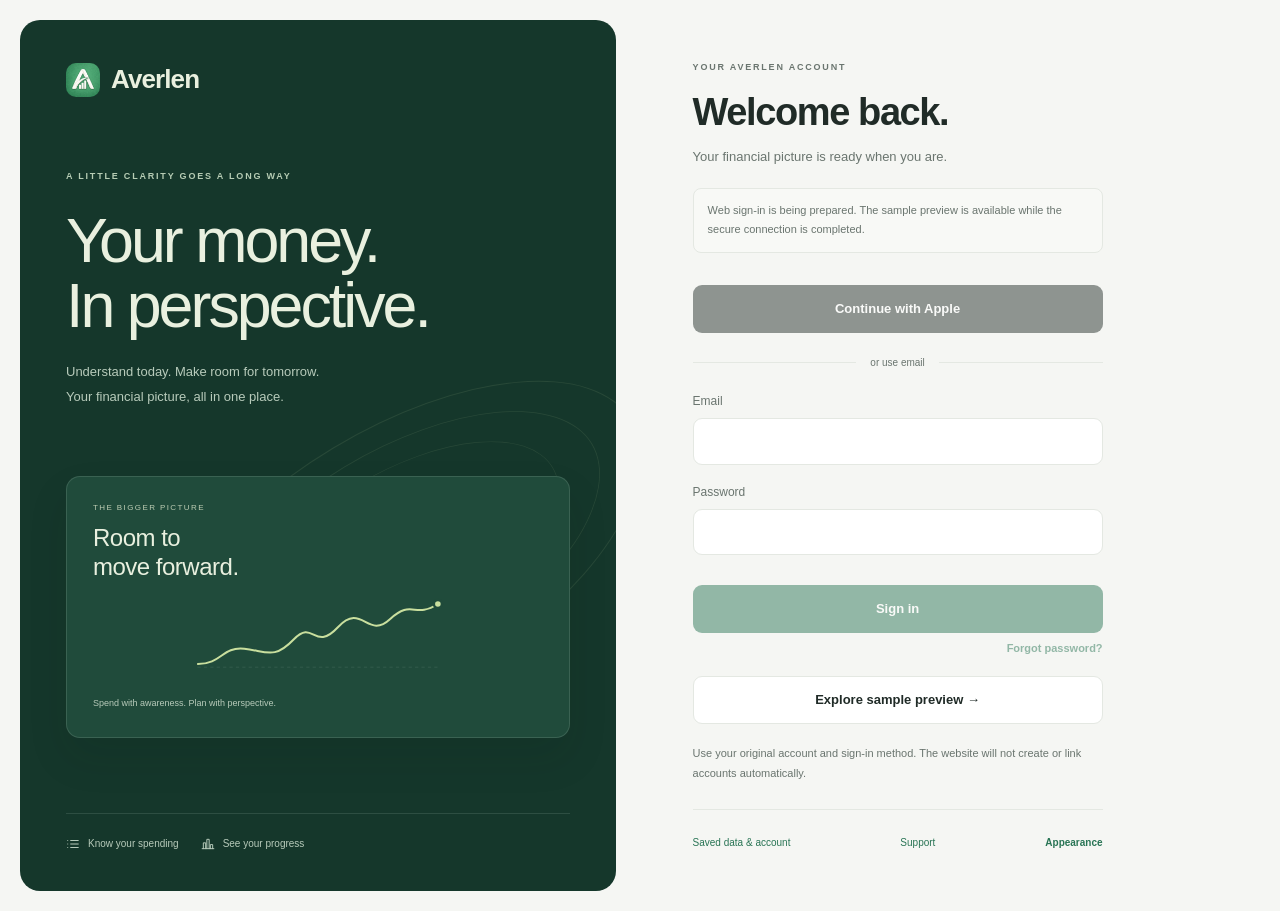
==== index.html @ 827d080b "Keep the web app's date current, skip unreadable rows, load balances together - preview/app.js: toda" ====
<!doctype html>
<html lang="en" data-mode="live">
<head>
  <meta charset="utf-8">
  <meta name="viewport" content="width=device-width,initial-scale=1">
  <meta name="robots" content="noindex,nofollow">
  <meta name="referrer" content="no-referrer">
  <meta name="theme-color" content="#f5f6f3">
  <meta name="description" content="Sign in to your existing Averlen account to view your saved financial information.">
  <meta http-equiv="Content-Security-Policy" content="default-src 'self'; script-src 'self' https://www.gstatic.com https://apis.google.com; style-src 'self' 'unsafe-inline'; img-src 'self' data: https://plaid.com https://*.plaid.com; connect-src 'self' https://identitytoolkit.googleapis.com https://securetoken.googleapis.com https://candor-plaid-server-production.up.railway.app https://www.gstatic.com; frame-src https://auth.averlen.app; object-src 'none'; base-uri 'none'; form-action 'none'">
  <title>Averlen · Sign in</title>
  <link rel="icon" href="averlen-logo.png">
  <link rel="stylesheet" href="./preview/styles.css?v=7ef569bb60">
  <script type="module" src="./app/bootstrap.js?v=7ef569bb60"></script>
</head>
<body>
  <a class="skip" href="#main">Skip to content</a>
  <div class="layout">
    <aside class="sidebar">
      <a class="brand" href="#home" aria-label="Averlen home"><img src="averlen-logo.png" width="36" height="36" alt=""><span>Averlen</span></a>
      <p class="workspace-label">YOUR WORKSPACE</p>
      <nav id="navigation" aria-label="Main navigation"></nav>
      <div class="sidebar-bottom"><div class="sidebar-note"><span class="sidebar-note-mark" aria-hidden="true">↗</span><p>A little clarity.<br>A lot of possibility.</p><small>Your money, in perspective.</small></div><a href="#settings" class="settings-link" id="settings-link">Settings</a><div class="profile"><span class="avatar">A</span><div><strong>Sample account</strong><small>Explore Averlen</small></div></div></div>
    </aside>
    <div class="workspace">
      <div class="preview-banner"><span><strong><span class="status-dot" aria-hidden="true"></span> Sample preview</strong><span class="banner-detail">Explore with sample data. Your accounts aren’t connected.</span></span><button id="about-preview" class="text-button">About this preview</button></div>
      <header class="topbar"><div class="page-heading"><div class="eyebrow">YOUR FINANCIAL PICTURE</div><h1 id="page-title">Home</h1><p id="page-subtitle" class="page-subtitle"></p></div><div class="toolbar"><label class="sr-only" for="month">Month</label><select id="month"></select><button id="theme-toggle" class="icon-button" data-theme-action aria-label="Switch appearance"></button><button id="account-settings" class="icon-button" data-action="open-settings" aria-label="Settings"></button></div></header>
      <main id="main" tabindex="-1"></main>
      <footer>A little clarity goes a long way. <span>Averlen · Sample preview</span></footer>
    </div>
  </div>
  <dialog id="detail" aria-labelledby="dialog-title"><div class="dialog-heading"><h2 id="dialog-title"></h2><button id="close-dialog" class="icon-button" aria-label="Close details">×</button></div><div id="dialog-body"></div></dialog>
  <div id="announcement" class="sr-only" role="status" aria-live="polite"></div>
</body>
</html>
---- preview/styles.css ----
/* Averlen web — one shared system for the connected app and sample preview.
   Neutral surfaces, a pine navigation rail, and restrained semantic accents. */
:root {
  color-scheme: light;
  --bg: #f5f6f3; --card: #fff; --elevated: #fff; --text: #202b27;
  --muted: #6a756f; --line: #e4e8e2; --soft: #f8f9f6;
  --green: #287454; --wash: #edf4ed; --positive-wash: #edf4ed;
  --blue: #496f93; --chart: #688eac; --blue-wash: #edf3f8;
  --amber: #896629; --amber-wash: #f6f2e7;
  --negative: #ad5946; --negative-wash: #f8eee9;
  --rail: #132e27; --rail-text: #edf3ec; --rail-muted: #a3b8ad;
  --gap: 24px; --pad: 28px; --radius: 18px; --radius-sm: 12px;
  --shadow: 0 2px 4px #18332602;
  font-family: -apple-system, BlinkMacSystemFont, "Segoe UI", sans-serif;
  font-size: 15px; font-synthesis: none;
}
:root[data-theme=dark] {
  color-scheme: dark;
  --bg: #101714; --card: #19221e; --elevated: #202c25; --text: #edf1eb;
  --muted: #a0ada3; --line: #2c3830; --soft: #1e2922;
  --green: #a3cfaf; --wash: #253c2d; --positive-wash: #253c2d;
  --blue: #a0bbd2; --chart: #9bbad0; --blue-wash: #23333e;
  --amber: #d7bd85; --amber-wash: #2c2a20;
  --negative: #e9a28d; --negative-wash: #382c25;
  --rail: #0d211a; --rail-text: #edf3ec; --rail-muted: #a3b8ad;
  --shadow: none;
}
* { box-sizing: border-box; }
body { margin: 0; background: var(--bg); color: var(--text); line-height: 1.5; -webkit-font-smoothing: antialiased; }
button, input, select { font: inherit; }
button, a, select, input { -webkit-tap-highlight-color: transparent; }
button, select { cursor: pointer; }
button { color: inherit; }
button:disabled { cursor: default; opacity: .48; }
a { color: var(--green); }
a, button, input, select { transition: background-color .16s, border-color .16s, color .16s, box-shadow .16s; }
:where(button, a, input, select):focus-visible { outline: 3px solid var(--green); outline-offset: 4px; }
svg { width: 20px; height: 20px; stroke: currentColor; fill: none; stroke-width: 1.7; stroke-linecap: round; stroke-linejoin: round; flex-shrink: 0; }
[hidden] { display: none !important; }
h1, h2, h3, p { overflow-wrap: break-word; }
h1 { font-size: 34px; line-height: 1.15; letter-spacing: -1.25px; font-weight: 550; margin: 0; }
h2 { margin: 0; font-size: 17px; line-height: 1.4; font-weight: 600; letter-spacing: -.35px; }
h3 { font-size: 15px; font-weight: 600; line-height: 1.5; margin: 12px 0 8px; }
.sr-only, .skip:not(:focus) { position: absolute; width: 1px; height: 1px; padding: 0; margin: -1px; overflow: hidden; clip: rect(0,0,0,0); white-space: nowrap; border: 0; }
.skip:focus { position: fixed; top: 12px; left: 12px; background: var(--card); padding: 16px; z-index: 100; border-radius: 8px; }

/* Application frame */
.layout { display: grid; grid-template-columns: 224px minmax(0,1fr); min-height: 100dvh; }
.sidebar { position: sticky; top: 0; height: 100dvh; padding: 32px 18px 20px; display: flex; flex-direction: column; background: var(--rail); color: var(--rail-text); }
.brand { display: flex; align-items: center; gap: 11px; text-decoration: none; color: inherit; font-size: 25px; font-weight: 600; letter-spacing: -.9px; padding: 0 12px; }
.brand img { width: 34px; height: 34px; border-radius: 10px; }
.workspace-label { font-size: 10px; font-weight: 600; letter-spacing: 1.6px; color: var(--rail-muted); margin: 52px 14px 16px; }
nav { display: grid; gap: 6px; }
nav a, .settings-link { color: var(--rail-muted); display: flex; align-items: center; gap: 13px; padding: 13px 16px; border-radius: 10px; text-decoration: none; font-size: 14px; font-weight: 500; }
nav a:hover, .settings-link:hover { background: #ffffff09; color: var(--rail-text); }
nav a[aria-current=page], .settings-link[aria-current=page] { background: #d7eadb; color: #173a29; }
nav a[aria-current=page] { font-weight: 650; }
nav a[aria-current=page]::after { content: ''; width: 5px; height: 5px; border-radius: 50%; background: currentColor; margin-left: auto; }
.sidebar :focus-visible { outline-color: #d7eadb; }
.sidebar-bottom { margin-top: auto; padding-top: 36px; }
.sidebar-note { margin: 0 14px 40px; color: var(--rail-text); }
.sidebar-note-mark { display: block; font-size: 27px; font-weight: 300; color: #bad4bf; margin-bottom: 14px; }
.sidebar-note p { font-size: 17px; font-weight: 450; letter-spacing: -.25px; line-height: 1.55; margin: 0 0 10px; }
.sidebar-note small { font-size: 10px; color: var(--rail-muted); }
.profile { display: flex; gap: 10px; align-items: center; margin-top: 18px; padding: 22px 10px 0; border-top: 1px solid #ffffff18; min-width: 0; }
.profile>div { min-width: 0; }
.profile strong { display: block; font-size: 12px; font-weight: 550; white-space: nowrap; text-overflow: ellipsis; overflow: hidden; }
.profile small { display: block; color: var(--rail-muted); font-size: 10px; margin-top: 3px; }
.avatar { display: grid; place-items: center; flex-shrink: 0; width: 52px; height: 52px; background: var(--wash); color: var(--green); border-radius: 50%; font-size: 20px; font-weight: 550; }
.profile .avatar { width: 34px; height: 34px; font-size: 12px; background: #ffffff10; color: #d7eadb; border: 1px solid #ffffff18; }
.workspace { min-width: 0; }
.preview-banner { display: flex; justify-content: space-between; align-items: center; gap: 20px; padding: 10px 40px; border-bottom: 1px solid var(--line); font-size: 11px; background: var(--card); color: var(--muted); }
.preview-banner>span { display: flex; align-items: center; gap: 14px; }
.preview-banner strong { display: inline-flex; align-items: center; gap: 7px; color: var(--green); font-weight: 600; white-space: nowrap; }
.status-dot { width: 5px; height: 5px; background: var(--green); border-radius: 50%; }
.preview-banner .text-button { font-size: 11px; white-space: nowrap; }
[data-mode=live] .preview-banner { display: none; }
.topbar { max-width: 1392px; margin: auto; padding: 36px 40px 30px; display: flex; justify-content: space-between; align-items: center; gap: 20px; }
.eyebrow, .overline, .section-label { font-size: 10px; letter-spacing: 1.5px; text-transform: uppercase; font-weight: 650; color: var(--muted); }
.eyebrow { margin-bottom: 10px; }
.page-subtitle { font-size: 13px; color: var(--muted); margin: 10px 0 0; }
.toolbar { display: flex; align-items: center; gap: 10px; }
.toolbar select { font-size: 12px; min-height: 42px; padding: 10px 32px 10px 14px; border-radius: 9px; }
.icon-button { width: 42px; height: 42px; flex-shrink: 0; border-radius: 50%; display: grid; place-items: center; background: var(--card); border: 1px solid var(--line); font-size: 24px; }
.icon-button svg { width: 18px; height: 18px; }
.icon-button:hover { background: var(--wash); border-color: var(--green); }
main { max-width: 1392px; margin: 0 auto; padding: 0 40px 36px; outline: none; }
footer { padding: 0 40px 28px; max-width: 1392px; margin: auto; display: flex; justify-content: space-between; gap: 16px; font-size: 10px; line-height: 1.6; color: var(--muted); }
.intro { margin: 0 0 24px; color: var(--muted); line-height: 1.7; font-size: 14px; }
[data-page=trends] .grid { align-items: stretch; }
.grid { display: grid; grid-template-columns: minmax(0,1.5fr) minmax(0,1fr); gap: var(--gap); align-items: start; }
.stack { display: grid; gap: var(--gap); align-content: start; }
.card { background: var(--card); border: 1px solid var(--line); border-radius: var(--radius); padding: var(--pad); box-shadow: var(--shadow); min-width: 0; }
.full { grid-column: 1 / -1; }
.section-heading { display: flex; align-items: center; justify-content: space-between; gap: 16px; margin-bottom: 24px; }
.section-heading>div { min-width: 0; }
.section-heading .text-button { white-space: nowrap; }
.card-subtitle, .subtle { color: var(--muted); font-size: 12px; line-height: 1.65; }
.card-subtitle { margin: 6px 0 0; }
.subtle { margin: 0; }
.text-button { display: inline-flex; align-items: center; gap: 8px; background: none; border: 0; padding: 7px 0; color: var(--green); font-size: 12px; font-weight: 600; text-decoration: none; }
.text-button:hover { text-decoration: underline; text-underline-offset: 4px; }
.button { display: inline-flex; align-items: center; justify-content: center; gap: 8px; padding: 12px 18px; min-height: 44px; border: 1px solid var(--line); border-radius: 9px; background: var(--card); color: var(--text); text-decoration: none; font-size: 12px; font-weight: 600; }
.button:hover:not(:disabled) { background: var(--wash); border-color: var(--green); }
.button.primary { background: var(--green); color: var(--card); border-color: transparent; }
.button.primary:hover:not(:disabled) { background: color-mix(in srgb,var(--green) 87%,var(--text)); }
.button-row { display: flex; flex-wrap: wrap; gap: 12px; margin-top: 24px; }
.positive { color: var(--green); }
.right { text-align: right; }

/* Home: one primary financial story, with supporting detail beside it. */
.home-layout { display: grid; grid-template-columns: minmax(0,1.65fr) minmax(0,1fr); gap: var(--gap); grid-template-areas: 'overview categories' 'attention categories' 'recent recent'; align-items: start; }
.home-layout.no-attention { grid-template-areas: 'overview categories' 'recent recent'; }
.compact-breakdown .home-categories { align-self: start; }
.home-overview { grid-area: overview; padding: 30px 32px 24px; }
.overview-heading { display: flex; align-items: center; justify-content: space-between; gap: 12px; }
.overview-heading .overline { font-size: 12px; letter-spacing: .2px; text-transform: none; font-weight: 500; }
.period-tag { font-size: 10px; color: var(--muted); background: var(--soft); border: 1px solid var(--line); padding: 4px 9px; border-radius: 5px; white-space: nowrap; }
.hero-number { font-size: clamp(44px,4.4vw,68px); letter-spacing: -3px; font-weight: 500; line-height: 1.14; margin: 12px 0 14px; font-variant-numeric: tabular-nums; overflow-wrap: anywhere; }
.overview-context { display: flex; flex-wrap: wrap; align-items: center; gap: 8px 12px; }
.delta-pill { display: inline-flex; align-items: center; gap: 6px; padding: 4px 8px; border-radius: 5px; font-size: 11px; font-weight: 550; color: var(--blue); background: var(--blue-wash); }
.delta-pill.quiet { color: var(--muted); background: var(--soft); }
.overview-context>.subtle { font-size: 11px; }
.pace-heading { display: flex; align-items: center; justify-content: space-between; gap: 16px; margin: 30px 0 18px; }
.pace-heading h2 { font-size: 13px; letter-spacing: -.1px; }
.pace-heading .card-subtitle { font-size: 11px; margin-top: 3px; }
.projected { text-align: right; display: grid; gap: 3px; flex-shrink: 0; }
.projected span { font-size: 10px; letter-spacing: .3px; color: var(--muted); }
.projected strong { font-size: 20px; font-weight: 550; letter-spacing: -.5px; font-variant-numeric: tabular-nums; }
.stats { display: grid; grid-template-columns: minmax(0,1fr) minmax(0,1fr); gap: 20px; margin-top: 26px; }
.overview-stats { border-top: 1px solid var(--line); margin-top: 22px; padding-top: 20px; gap: 0; }
.overview-stats .stat-tile { padding-right: 20px; }
.overview-stats .stat-tile+.stat-tile { padding-left: 24px; border-left: 1px solid var(--line); }
.stat-label { display: flex; align-items: center; gap: 7px; color: var(--muted); font-size: 12px; }
.stat-label svg { width: 15px; height: 15px; }
.stat-value { font-size: 27px; letter-spacing: -.8px; margin-top: 8px; font-weight: 500; font-variant-numeric: tabular-nums; line-height: 1.2; overflow-wrap: anywhere; }
.home-categories { grid-area: categories; padding-bottom: 0; align-self: stretch; display: flex; flex-direction: column; }
.allocation-bar { display: flex; height: 9px; gap: 3px; overflow: hidden; border-radius: 5px; margin: 0 0 19px; }
.allocation-bar span { background: var(--category-color); min-width: 2px; }
.category-list { flex: 1; }
.category-row { width: 100%; display: grid; grid-template-columns: 36px minmax(0,1fr) auto; align-items: center; gap: 12px; background: none; border: 0; text-align: left; padding: 17px 0; color: var(--text); }
.category-row+.category-row { border-top: 1px solid var(--line); }
.category-icon { position: relative; overflow: hidden; width: 36px; height: 36px; border-radius: 11px; display: grid; place-items: center; background: color-mix(in srgb,var(--category-color) 10%,var(--card)); color: var(--category-color); }
.category-icon svg { width: 17px; height: 17px; }
.category-name { font-size: 12px; font-weight: 550; }
.category-track { height: 3px; background: var(--soft); border-radius: 4px; margin-top: 9px; overflow: hidden; }
.category-fill { height: 100%; background: var(--category-color); border-radius: 4px; }
.category-amount { font-size: 13px; font-weight: 550; font-variant-numeric: tabular-nums; }
.category-share { font-size: 10px; color: var(--muted); margin-top: 4px; text-align: right; }
.category-row:hover .category-name { color: var(--green); }
.card-link { display: flex; justify-content: space-between; align-items: center; gap: 16px; border-top: 1px solid var(--line); margin-top: 16px; padding: 19px 0; text-decoration: none; font-size: 12px; font-weight: 550; }
.card-link:hover { color: var(--text); }
.card-link span { font-size: 18px; }
.attention { width: 100%; text-align: left; background: var(--amber-wash); border: 1px solid color-mix(in srgb,var(--amber) 16%,var(--line)); border-radius: var(--radius); padding: 20px 24px; display: grid; grid-template-columns: 40px minmax(0,1fr) auto; gap: 16px; align-items: center; }
.home-attention { grid-area: attention; }
.attention .insight-icon { color: var(--amber); background: color-mix(in srgb,var(--amber) 10%,transparent); }
.attention-label { display: block; color: var(--amber); font-weight: 650; font-size: 10px; letter-spacing: 1px; text-transform: uppercase; margin-bottom: 5px; }
.attention-copy strong { font-size: 13px; font-weight: 550; display: block; }
.attention-copy small { display: block; color: var(--muted); font-size: 11px; margin-top: 3px; }
.chevron { font-size: 22px; color: var(--muted); }
.attention:hover { border-color: var(--amber); }
.home-recent { grid-area: recent; }
.home-recent .tx-row { padding: 16px 4px; }
.insight-icon { width: 38px; height: 38px; background: var(--wash); color: var(--green); border-radius: 12px; display: grid; place-items: center; flex-shrink: 0; }

/* Charts: the lines, labels, and focus states carry the information. */
.chart { width: 100%; height: 200px; display: block; overflow: visible; stroke: none; }
.chart .gridline { stroke: var(--line); stroke-width: 1; stroke-dasharray: 3 5; vector-effect: non-scaling-stroke; }
.chart text { fill: var(--muted); font-size: 10px; font-family: inherit; }
.chart .spending-line { stroke: var(--chart); stroke-width: 2.5; fill: none; vector-effect: non-scaling-stroke; }
.chart .typical-line { stroke: var(--muted); stroke-width: 1.3; stroke-dasharray: 4 5; fill: none; opacity: .5; vector-effect: non-scaling-stroke; }
.pace-dot { fill: var(--chart); stroke: var(--card); stroke-width: 2; }
.pace-plot { display: grid; grid-template-columns: 34px minmax(0,1fr); gap: 10px 12px; padding-right: 6px; }
.pace-y-axis { position: relative; color: var(--muted); font-size: 10px; font-variant-numeric: tabular-nums; }
.pace-y-axis span { position: absolute; left: 0; transform: translateY(-50%); }
.pace-chart { height: 174px; }
.pace-x-axis { grid-column: 2; position: relative; height: 15px; color: var(--muted); font-size: 10px; }
.pace-x-axis span { position: absolute; transform: translateX(-50%); }
.chart-legend { display: flex; flex-wrap: wrap; gap: 18px; font-size: 10px; color: var(--muted); margin-top: 15px; }
.chart-legend span { display: inline-flex; align-items: center; gap: 7px; }
.chart-legend .swatch { display: inline-block; width: 15px; height: 0; border-top: 2px solid var(--chart); border-radius: 0; }
.chart-legend .swatch.dashed { border-top: 2px dashed var(--muted); }
.chart-axis { display: flex; justify-content: space-between; gap: 12px; color: var(--muted); font-size: 10px; margin-top: 14px; }
.bars { position: relative; height: 256px; --plot: 213px; display: flex; gap: 12px; align-items: end; padding-top: 20px; margin-top: 12px; }
.bar-group { flex: 1; height: 100%; display: flex; flex-direction: column; justify-content: flex-end; align-items: center; gap: 10px; min-width: 0; }
.bar-button { border: 0; padding: 0 4px; width: 100%; max-width: 40px; height: calc(var(--plot) * var(--h)); min-height: 3px; background: color-mix(in srgb,var(--chart) 25%,var(--card)); border-radius: 4px 4px 0 0; }
.bar-button:hover, .bar-button.selected { background: var(--chart); }
.bars.has-selection .bar-button:not(.selected):not(:hover) { opacity: .6; }
.bar-month { font-size: 10px; color: var(--muted); line-height: 13px; }
.typical-rule { position: absolute; left: 0; right: 0; bottom: calc(23px + var(--plot) * var(--t)); border-top: 1px dashed var(--muted); pointer-events: none; z-index: 1; opacity: .6; }
.legend { font-size: 11px; color: var(--muted); margin: 22px 0 0; line-height: 1.7; }
.change-row { width: 100%; display: grid; grid-template-columns: 34px minmax(0,1fr) auto; align-items: center; gap: 12px; background: none; border: 0; border-bottom: 1px solid var(--line); padding: 18px 0; color: var(--text); text-align: left; }
.change-row:last-child { border: 0; }
.change-row strong { display: block; font-size: 12px; font-weight: 550; }
.change-row small { display: block; font-size: 10px; color: var(--muted); margin-top: 6px; line-height: 1.5; }
.change-amount { font-size: 14px; font-weight: 550; text-align: right; font-variant-numeric: tabular-nums; }
.change-amount small { font-weight: 400; }
.comparison-label { font-size: 10px; color: var(--muted); text-align: right; }
.driver-track { display: block; height: 3px; border-radius: 4px; background: var(--soft); margin-top: 10px; overflow: hidden; max-width: 260px; }
.driver-track span { display: block; height: 100%; background: var(--chart); border-radius: 4px; opacity: .6; }
.report-card { display: flex; align-items: center; gap: 18px; }
.report-card>div:nth-child(2) { flex: 1; }
.report-card h2 { margin-bottom: 7px; }

/* Activity */
.summary-strip { display: grid; grid-template-columns: repeat(3,minmax(0,1fr)); gap: var(--gap); margin-bottom: var(--gap); }
.summary-strip .card { padding: 22px 26px; }
.summary-strip .stat-label svg { width: 16px; height: 16px; }
.summary-strip .stat-value { margin-top: 15px; font-size: 32px; letter-spacing: -1px; }
.summary-strip.tight { gap: 10px; }
.summary-strip.tight .card { padding: 16px; border-radius: 10px; }
.summary-strip.tight .stat-label { font-size: 11px; }
.summary-strip.tight .stat-value { font-size: 23px; margin-top: 8px; }
.filters { display: flex; gap: 12px; flex-wrap: wrap; margin-bottom: 20px; }
.filters select { font-size: 12px; min-width: 150px; }
.search-wrap { position: relative; flex: 1; min-width: 200px; }
.search-wrap input { width: 100%; padding-left: 42px; font-size: 12px; }
.search-wrap svg { position: absolute; top: 13px; left: 14px; color: var(--muted); width: 17px; height: 17px; }
select, input { background: var(--card); border: 1px solid var(--line); color: var(--text); border-radius: 9px; padding: 11px 14px; min-height: 44px; max-width: 100%; }
input::placeholder { color: var(--muted); opacity: .85; }
.result-count { font-size: 11px; color: var(--muted); margin: 0 0 24px; }
.table-header { display: grid; grid-template-columns: 38px minmax(0,1fr) 180px 130px; gap: 13px; padding: 0 4px 14px; border-bottom: 1px solid var(--line); font-size: 10px; letter-spacing: 1px; color: var(--muted); text-transform: uppercase; }
.table-header>span:first-child { grid-column: 1 / 3; }
.transaction-list { display: grid; }
.tx-row { display: grid; grid-template-columns: 38px minmax(0,1fr) auto; align-items: center; gap: 13px; border: 0; border-bottom: 1px solid var(--line); background: none; padding: 17px 4px; text-align: left; color: var(--text); width: 100%; }
.tx-row:last-child { border-bottom: 0; }
.tx-row:hover { background: var(--soft); }
.tx-row:hover .merchant { color: var(--green); }
.merchant { font-size: 13px; font-weight: 550; display: block; white-space: nowrap; text-overflow: ellipsis; overflow: hidden; }
.tx-meta { font-size: 11px; color: var(--muted); display: block; margin-top: 4px; line-height: 1.5; }
.tx-meta .meta-note:not(:first-child)::before { content: ' · '; }
.tx-amount { text-align: right; font-size: 13px; font-weight: 550; font-variant-numeric: tabular-nums; white-space: nowrap; }
.activity .tx-row { grid-template-columns: 38px minmax(0,1fr) 180px 130px; }
.table-category { font-size: 12px; color: var(--muted); }
.day-group+.day-group { margin-top: 8px; }
.day-header { display: flex; justify-content: space-between; gap: 12px; padding: 16px 4px 8px; font-size: 10px; color: var(--muted); font-weight: 500; }
.empty { text-align: center; padding: 48px 16px; color: var(--muted); font-size: 13px; line-height: 1.8; }
.merchant-logo { position: absolute; inset: 4px; width: calc(100% - 8px); height: calc(100% - 8px); object-fit: contain; border-radius: 6px; opacity: 0; }
.logo-loaded .merchant-logo { opacity: 1; }
.logo-loaded svg { visibility: hidden; }

/* Wealth and planning */
.wealth-layout { display: grid; grid-template-columns: minmax(0,1.35fr) minmax(0,1fr); gap: var(--gap); align-items: start; }
.wealth-column { display: grid; gap: var(--gap); min-width: 0; }
.section-label { margin: 4px 0 -12px; }
.section-label small { display: block; font-size: 10px; letter-spacing: 0; text-transform: none; font-weight: 400; margin-top: 4px; }
.wealth-hero { text-align: left; display: grid; justify-items: start; gap: 4px; background: var(--wash); border-color: color-mix(in srgb,var(--green) 18%,var(--line)); }
.wealth-hero-top { display: flex; justify-content: space-between; align-items: flex-start; width: 100%; gap: 12px; }
.wealth-hero-top .overline { color: var(--green); }
.wealth-hero-top small { display: block; margin-top: 7px; font-size: 11px; }
.wealth-hero .hero-number { margin: 18px 0 8px; font-size: clamp(42px,4vw,62px); }
.share-pill { display: inline-flex; align-items: center; gap: 5px; border: 1px solid color-mix(in srgb,var(--green) 18%,transparent); border-radius: 6px; padding: 7px 9px; background: transparent; color: var(--green); font-size: 10px; font-weight: 550; }
.share-pill svg { width: 13px; height: 13px; }
.change-badge { display: inline-flex; align-items: center; gap: 6px; padding: 4px 8px; border-radius: 5px; font-size: 11px; font-weight: 500; color: var(--muted); background: var(--soft); }
.change-badge.up, .change-chip.up { color: var(--green); background: var(--positive-wash); }
.change-badge.down, .change-chip.down { color: var(--negative); background: var(--negative-wash); }
.wealth-hero .change-badge { padding-left: 0; background: none; }
.change-chip { font-size: 11px; font-weight: 550; padding: 5px 8px; border-radius: 5px; color: var(--muted); background: var(--soft); }
.metric-pills { display: grid; grid-template-columns: minmax(0,1fr) minmax(0,1fr); gap: 0; width: 100%; margin-top: 24px; padding-top: 22px; border-top: 1px solid color-mix(in srgb,var(--green) 18%,transparent); }
.metric-pill { text-align: left; }
.metric-pill+.metric-pill { padding-left: 24px; border-left: 1px solid color-mix(in srgb,var(--green) 18%,transparent); }
.metric-pill span { display: block; font-size: 11px; color: var(--muted); }
.metric-pill strong { display: block; font-size: 24px; font-weight: 500; letter-spacing: -.6px; margin-top: 6px; font-variant-numeric: tabular-nums; }
.metric-pill.asset { color: var(--green); }
.metric-pill.liability { color: var(--negative); }
.segmented { display: flex; gap: 3px; background: var(--bg); padding: 4px; border-radius: 8px; flex-shrink: 0; }
.segmented button { background: none; border: 0; border-radius: 5px; padding: 8px 12px; font-size: 11px; font-weight: 550; color: var(--muted); }
.segmented button[aria-pressed=true] { background: var(--card); color: var(--green); box-shadow: 0 1px 4px #0001; }
.lens-toggle { margin-top: 20px; }
.history-wrap { position: relative; }
.history-chart { display: block; width: 100%; height: 220px; overflow: visible; touch-action: pan-y; cursor: crosshair; }
.history-line { fill: none; stroke: var(--green); stroke-width: 2.2; vector-effect: non-scaling-stroke; stroke-linejoin: round; stroke-linecap: round; }
.history-area { fill: url(#wealth-area); stroke: none; }
.projection-chart .history-area { fill: color-mix(in srgb,var(--green) 10%,transparent); }
.zero-rule, .goal-line { stroke: var(--muted); stroke-dasharray: 4 3; opacity: .5; vector-effect: non-scaling-stroke; }
.goal-line { stroke: var(--amber); opacity: .8; }
.scrub-rule { stroke: var(--muted); stroke-dasharray: 3 3; vector-effect: non-scaling-stroke; }
.history-dot { position: absolute; width: 10px; height: 10px; margin: -5px 0 0 -5px; border-radius: 50%; background: var(--green); box-shadow: 0 0 0 3px var(--card); pointer-events: none; }
#history-title { min-height: 49px; }
.scrub-value { display: block; font-size: 20px; font-weight: 550; font-variant-numeric: tabular-nums; }
.projection-chart { display: block; width: 100%; height: 150px; margin-top: 22px; }
.plan-cards { display: grid; gap: 12px; }
.plan-card, .notice-card { width: 100%; display: grid; grid-template-columns: 42px minmax(0,1fr) auto; align-items: center; gap: 14px; text-align: left; color: var(--text); background: var(--card); border: 1px solid var(--line); border-radius: var(--radius-sm); padding: 22px; }
.plan-card:hover, .ledger-row:hover, .settings-row:hover, .profile-card:hover { background: var(--soft); }
.plan-card:hover { border-color: var(--green); }
.plan-card strong, .notice-card strong { display: block; font-size: 14px; font-weight: 550; }
.plan-card small, .notice-card .subtle { display: block; font-size: 11px; color: var(--muted); margin-top: 4px; line-height: 1.6; }
.plan-card .plan-kicker { margin: 0 0 5px; font-weight: 500; }
.plan-icon { width: 40px; height: 40px; border-radius: 12px; display: grid; place-items: center; background: var(--wash); color: var(--green); }
.plan-icon svg { width: 18px; height: 18px; }
.plan-icon.status-needsAttention { background: var(--amber-wash); color: var(--amber); }
.plan-icon.status-offTrack { background: var(--negative-wash); color: var(--negative); }
b.status-onTrack { color: var(--green); } b.status-needsAttention { color: var(--amber); } b.status-offTrack { color: var(--negative); }
.row-chevron { color: var(--muted); font-size: 20px; line-height: 1; opacity: .6; }
.notice-card p { margin: 0; }
.accounts-heading { display: flex; align-items: center; justify-content: space-between; gap: 12px; margin: 4px 0 -10px; }
.accounts-heading .section-label { margin: 0; }
.accounts-heading .button { min-height: 34px; padding: 8px 11px; font-size: 10px; }
.ledger { padding: 0; overflow: hidden; }
.ledger-group+.ledger-group { border-top: 1px solid var(--line); }
.ledger-head { display: flex; align-items: center; gap: 8px; padding: 16px 22px; background: var(--soft); border-bottom: 1px solid var(--line); font-size: 11px; font-weight: 550; color: var(--muted); }
.ledger-head svg { width: 14px; height: 14px; }
.ledger-head strong { margin-left: auto; font-weight: 550; font-variant-numeric: tabular-nums; }
.ledger-row { width: 100%; display: grid; grid-template-columns: 32px minmax(0,1fr) auto 10px; align-items: center; gap: 10px; padding: 15px 22px; background: none; border: 0; color: var(--text); text-align: left; }
.ledger-row+.ledger-row { border-top: 1px solid var(--line); }
.ledger-icon { width: 32px; height: 32px; border-radius: 10px; display: grid; place-items: center; }
.ledger-icon svg { width: 15px; height: 15px; }
.ledger-group.asset .ledger-icon { background: var(--positive-wash); color: var(--green); }
.ledger-group.liability .ledger-icon { background: var(--negative-wash); color: var(--negative); }
.ledger-name { font-size: 12px; font-weight: 500; overflow: hidden; text-overflow: ellipsis; white-space: nowrap; }
.ledger-row>strong { font-size: 12px; font-weight: 550; font-variant-numeric: tabular-nums; }
.toggle-row { display: flex; align-items: center; gap: 10px; font-size: 13px; margin: 4px 0 14px; }
.toggle-row input { width: 18px; height: 18px; min-height: 18px; accent-color: var(--green); }
.retirement-status { display: flex; align-items: center; gap: 14px; }
.retirement-status small { display: block; font-size: 12px; font-weight: 550; color: var(--muted); }
.retirement-status strong { display: block; font-size: 20px; margin-top: 2px; }
.retirement-status.status-onTrack small { color: var(--green); } .retirement-status.status-needsAttention small { color: var(--amber); } .retirement-status.status-offTrack small { color: var(--negative); }
.loan-card { border: 1px solid var(--line); border-radius: 12px; padding: 6px 18px 14px; margin-top: 16px; }
.loan-head { display: flex; justify-content: space-between; align-items: center; gap: 12px; padding: 12px 0 6px; }
.loan-head small { display: block; color: var(--muted); font-size: 11px; margin-top: 4px; }
.loan-card .success-note { margin-top: 10px; }
.debt-stats { margin-top: 6px; }
.inline-form { display: flex; align-items: flex-end; gap: 12px; margin-top: 18px; }
.inline-form .form-field { flex: 1; margin: 0; }

/* Settings, dialogs, and forms */
.settings-stack, .settings-column { display: grid; gap: 20px; min-width: 0; }
.settings-columns { display: grid; grid-template-columns: repeat(2,minmax(0,1fr)); gap: var(--gap); align-items: start; }
.settings-column>.section-label { margin: 4px 0 -8px; }
.profile-card { width: 100%; display: grid; grid-template-columns: 52px minmax(0,1fr) auto; align-items: center; gap: 18px; text-align: left; color: var(--text); }
.profile-card strong { display: block; font-size: 20px; font-weight: 550; letter-spacing: -.5px; }
.profile-card small { display: block; color: var(--muted); font-size: 12px; margin-top: 4px; }
.plan-badge { display: inline-flex; align-items: center; gap: 5px; margin-top: 10px; padding: 4px 8px; border-radius: 5px; background: var(--wash); color: var(--green); font-size: 10px; font-weight: 550; }
.plan-badge svg { width: 12px; height: 12px; }
.settings-card { padding: 2px 0; overflow: hidden; }
.settings-row { width: 100%; display: grid; grid-template-columns: 36px minmax(0,1fr) 14px; align-items: center; gap: 14px; padding: 20px 24px; border: 0; background: none; color: var(--text); text-align: left; text-decoration: none; }
.settings-row+.settings-row { border-top: 1px solid var(--line); }
.settings-row strong { display: block; font-size: 13px; font-weight: 550; }
.settings-row small { display: block; font-size: 11px; color: var(--muted); margin-top: 4px; line-height: 1.6; }
.settings-icon { width: 36px; height: 36px; border-radius: 10px; display: grid; place-items: center; background: var(--wash); color: var(--green); }
.settings-icon svg { width: 17px; height: 17px; }
.sign-out { width: 100%; color: var(--negative); }
.settings-footer { text-align: center; color: var(--muted); font-size: 10px; margin: 0; }
.category-chip { display: inline-flex; align-items: center; gap: 9px; color: var(--text); }
.category-chip .swatch { display: inline-block; width: 9px; height: 9px; border-radius: 50%; flex-shrink: 0; }
.account-gate { max-width: 720px; margin: 20px auto; }
.account-email { overflow-wrap: anywhere; text-align: right; }
.definition { display: flex; justify-content: space-between; gap: 18px; font-size: 12px; padding: 16px 0; border-bottom: 1px solid var(--line); }
.definition:last-child { border: 0; }
.definition span { color: var(--muted); }
.definition strong { font-weight: 550; min-width: 0; text-align: right; overflow-wrap: anywhere; }
dialog { border: 1px solid var(--line); background: var(--card); color: var(--text); border-radius: 20px; padding: 28px; width: min(560px,calc(100% - 32px)); max-height: calc(100dvh - 40px); overflow-y: auto; box-shadow: 0 24px 80px #0003; }
dialog::backdrop { background: #0b1e1770; backdrop-filter: blur(5px); }
.dialog-heading { display: flex; justify-content: space-between; gap: 16px; align-items: center; margin-bottom: 24px; }
.dialog-value { font-size: 44px; line-height: 1.2; font-weight: 500; letter-spacing: -1.8px; margin: 18px 0 24px; overflow-wrap: anywhere; }
.dialog-label { display: block; font-size: 12px; color: var(--muted); margin: 24px 0 10px; }
.dialog-subhead { font-size: 11px; letter-spacing: 1px; text-transform: uppercase; color: var(--muted); margin: 26px 0 4px; }
dialog select, #delete-confirmation { width: 100%; }
.note { font-size: 12px; line-height: 1.8; color: var(--muted); margin: 20px 0 0; }
.form-field { display: grid; gap: 8px; margin: 18px 0; min-width: 0; }
.form-field label { font-size: 12px; font-weight: 500; color: var(--muted); line-height: 1.5; }
.form-field input, .form-field select { width: 100%; min-width: 0; background: var(--elevated); }
.form-grid { display: grid; grid-template-columns: repeat(2,minmax(0,1fr)); gap: 0 16px; }
.form-grid .form-field { margin: 14px 0; }
.form-error { font-size: 12px; color: var(--negative); line-height: 1.6; }
.form-error:empty { display: none; }
.success-note { background: var(--wash); padding: 14px; border-radius: 9px; font-size: 12px; color: var(--green); line-height: 1.7; margin: 18px 0 0; }
.preview-note { padding: 12px 14px; background: var(--soft); border: 1px solid var(--line); color: var(--muted); border-radius: 8px; font-size: 11px; line-height: 1.8; margin: 20px 0; }
.danger { color: var(--negative); border-color: color-mix(in srgb,var(--negative) 32%,var(--line)); background: transparent; }
.danger-zone { border-color: color-mix(in srgb,var(--negative) 22%,var(--line)); }
.danger-zone h2 { color: var(--negative); }
.report-categories { margin-top: 20px; }
.loading-state { min-height: 55dvh; display: grid; place-content: center; justify-items: center; text-align: center; gap: 14px; }
.loading-state img { border-radius: 14px; }
.loading-state h2 { margin: 6px 0 0; font-size: 20px; }
.spinner { width: 22px; height: 22px; border-radius: 50%; border: 2.5px solid var(--line); border-top-color: var(--green); animation: spin .8s linear infinite; }
@keyframes spin { to { transform: rotate(360deg); } }

/* Sign-in: shared brand story with a quiet, focused account form. */
.auth-mode { display: block; }
.auth-mode .sidebar, .auth-mode .topbar, .auth-mode footer { display: none; }
.auth-mode .workspace { padding-bottom: 0; }
.auth-mode main { padding: 20px; max-width: 1600px; }
.auth-shell { display: grid; grid-template-columns: minmax(0,1.05fr) minmax(0,1fr); gap: clamp(40px,6vw,100px); align-items: center; min-height: calc(100dvh - 90px); }
.auth-story { background: #15372b; color: #e9f0df; padding: 40px 46px; min-height: 760px; height: 100%; border-radius: 20px; display: flex; flex-direction: column; overflow: hidden; position: relative; }
.auth-story .brand { padding: 0; font-size: 26px; }
.auth-story-copy { margin-top: 64px; position: relative; z-index: 1; }
.auth-story .overline { color: #b6ccb4; font-size: 9px; letter-spacing: 1.8px; }
.auth-story h2 { font-size: clamp(42px,4.9vw,74px); font-weight: 450; line-height: 1.04; letter-spacing: -3px; margin: 22px 0; }
.auth-story p { font-size: 13px; color: #b8cbbb; line-height: 1.9; margin: 0; }
.perspective-art { position: relative; flex: 1; min-height: 285px; margin-top: 20px; display: grid; align-items: center; }
.perspective-orbit { position: absolute; border: 1px solid #c8e0a51a; width: 540px; height: 260px; border-radius: 50%; transform: rotate(-31deg); right: -100px; top: 0; }
.orbit-two { transform: rotate(-31deg) scale(.83); }
.orbit-three { transform: rotate(-31deg) scale(.66); }
.perspective-center { width: 100%; position: relative; z-index: 1; padding: 25px 26px; border: 1px solid #d5eadb25; border-radius: 14px; background: #204b3b; box-shadow: 0 20px 40px #081d161a; }
.perspective-center>span { display: block; font-size: 8px; letter-spacing: 1.4px; color: #bdcdb4; }
.perspective-center>strong { display: block; font-size: 24px; line-height: 1.2; letter-spacing: -.5px; font-weight: 450; margin-top: 10px; }
.perspective-center svg { display: block; width: 100%; height: 80px; margin: 18px 0 10px; overflow: visible; }
.art-line { stroke: #c9df9e; stroke-width: 2; vector-effect: non-scaling-stroke; }
.art-baseline { stroke: #d5eadb20; stroke-dasharray: 3 5; stroke-width: 1; }
.perspective-center circle { fill: #c9df9e; stroke: #204b3b; stroke-width: 3; }
.perspective-center small { font-size: 9px; color: #b8cbbb; }
.auth-story-footer { display: flex; flex-wrap: wrap; gap: 22px; color: #b8cbbb; font-size: 10px; border-top: 1px solid #d5eadb20; padding-top: 22px; margin-top: 28px; }
.auth-story-footer span { display: inline-flex; align-items: center; gap: 8px; }
.auth-story-footer svg { width: 14px; height: 14px; }
.auth-form { width: min(100%,410px); padding: 34px 0; background: none; border: 0; box-shadow: none; border-radius: 0; }
.auth-form>.overline { font-size: 9px; letter-spacing: 1.8px; }
.auth-form>h1 { font-size: 38px; letter-spacing: -1.4px; margin: 14px 0 12px; }
.auth-form>.subtle { font-size: 13px; }
.auth-form>label { display: block; font-size: 12px; font-weight: 500; margin: 16px 0 8px; color: var(--muted); }
.auth-form>input { width: 100%; font-size: 14px; padding: 13px 14px; }
.auth-form>.button, .auth-form form>.button { width: 100%; margin-top: 12px; padding: 13px 18px; min-height: 48px; font-size: 13px; }
.auth-form .apple-button { background: var(--text); color: var(--card); border-color: transparent; }
.auth-form .apple-button:hover:not(:disabled) { background: color-mix(in srgb,var(--text) 85%,var(--card)); }
.auth-divider { display: flex; gap: 14px; align-items: center; color: var(--muted); font-size: 10px; margin: 22px 0; }
.auth-divider::before, .auth-divider::after { content: ''; height: 1px; flex: 1; background: var(--line); }
.login-assistance { text-align: right; margin-top: 6px; }
.login-assistance .text-button, .auth-form form>.text-button { font-size: 11px; }
.auth-form form>.text-button { display: block; margin-left: auto; }
.auth-links { display: flex; flex-wrap: wrap; justify-content: space-between; gap: 10px 14px; align-items: center; border-top: 1px solid var(--line); margin-top: 26px; padding-top: 18px; font-size: 10px; }
.auth-links a { text-decoration: none; }
.auth-links a:hover { text-decoration: underline; }
.auth-links .text-button { font-size: 10px; }
.auth-form .note { font-size: 11px; line-height: 1.8; }
.auth-form>input:disabled { opacity: .6; cursor: not-allowed; }

/* Responsive rules are kept together so later component rules cannot mask them. */
@media(min-width:701px) {
  #account-settings { display: none; }
  .activity .tx-meta .meta-category { display: none; }
  .activity .tx-meta .meta-note::before { content: none; }
}
@media(min-width:1500px) {
  .topbar { padding-top: 44px; padding-bottom: 34px; }
  .home-overview { padding: 34px 36px 28px; }
  .pace-chart { height: 204px; }
}
@media(max-height:790px) and (min-width:701px) { .sidebar-note { display: none; } }
@media(max-width:1200px) {
  :root { --gap: 20px; --pad: 24px; }
  .layout { grid-template-columns: 194px minmax(0,1fr); }
  .sidebar { padding: 28px 12px 18px; }
  .brand { font-size: 23px; gap: 9px; }
  .topbar { padding: 30px 28px 26px; }
  main { padding: 0 28px 32px; }
  footer { padding: 0 28px 24px; }
  .preview-banner { padding-left: 28px; padding-right: 28px; }
  .home-layout { grid-template-columns: minmax(0,1.4fr) minmax(0,1fr); }
  .home-overview { padding: 26px 24px 22px; }
  .category-row { gap: 10px; }
  .wealth-layout { grid-template-columns: minmax(0,1.15fr) minmax(0,1fr); }
  .activity .tx-row { grid-template-columns: 38px minmax(0,1fr) 130px 110px; }
  .table-header { grid-template-columns: 38px minmax(0,1fr) 130px 110px; }
  .plan-card { padding: 18px; gap: 12px; }
  .ledger-head, .ledger-row { padding-left: 18px; padding-right: 18px; }
  .auth-story { padding: 34px; }
  .auth-story h2 { letter-spacing: -2px; }
}
@media(max-width:1000px) {
  .home-layout { grid-template-columns: minmax(0,1fr); grid-template-areas: 'overview' 'attention' 'categories' 'recent'; }
  .home-layout.no-attention { grid-template-areas: 'overview' 'categories' 'recent'; }
  .grid, .wealth-layout, .settings-columns { grid-template-columns: minmax(0,1fr); }
  .home-categories .category-row { padding: 15px 0; }
  .home-recent .section-heading { margin-bottom: 16px; }
  .summary-strip { gap: 12px; }
  .summary-strip .card { padding: 20px; }
  .summary-strip .stat-value { font-size: 27px; }
  .home-overview .hero-number { font-size: 60px; }
  .pace-chart { height: 194px; }
  .auth-shell { gap: 40px; }
  .auth-story { padding: 28px; min-height: 730px; }
  .auth-story h2 { font-size: 47px; }
  .auth-form { padding-right: 20px; }
  .auth-form>h1 { font-size: 34px; }
  .banner-detail { max-width: 280px; font-size: 10px; }
}
@media(max-width:700px) {
  :root { --gap: 16px; --pad: 22px; --radius: 15px; --radius-sm: 11px; }
  .layout { display: block; }
  .sidebar { position: fixed; top: auto; bottom: 0; left: 0; right: 0; z-index: 20; height: auto; padding: 7px 12px max(7px,env(safe-area-inset-bottom)); border-top: 1px solid var(--line); background: var(--card); }
  .sidebar>.brand, .workspace-label, .sidebar-bottom { display: none; }
  nav { grid-template-columns: repeat(4,minmax(0,1fr)); gap: 5px; }
  nav a { flex-direction: column; gap: 4px; padding: 9px 4px; min-height: 55px; font-size: 10px; color: var(--muted); border-radius: 9px; }
  nav a:hover { color: var(--green); background: var(--wash); }
  nav a[aria-current=page] { background: var(--wash); color: var(--green); }
  nav a[aria-current=page]::after { display: none; }
  nav svg { width: 19px; height: 19px; }
  .sidebar :focus-visible { outline-color: var(--green); }
  .workspace { padding-bottom: calc(88px + env(safe-area-inset-bottom)); }
  .preview-banner { padding: 9px 20px; gap: 12px; }
  .preview-banner>span { display: block; }
  .preview-banner strong { font-size: 10px; }
  .banner-detail { display: block; font-size: 9px; max-width: 240px; line-height: 1.6; margin-top: 3px; }
  .preview-banner .text-button { font-size: 10px; }
  .topbar { padding: 26px 20px 24px; align-items: flex-end; gap: 12px; flex-wrap: wrap; }
  .page-heading { min-width: 0; }
  .eyebrow { font-size: 8px; letter-spacing: 1.3px; margin-bottom: 9px; }
  h1 { font-size: 29px; letter-spacing: -1px; }
  .page-subtitle { font-size: 11px; margin-top: 8px; }
  .toolbar { gap: 7px; }
  .toolbar select { min-height: 38px; padding: 8px 25px 8px 10px; font-size: 11px; max-width: 164px; }
  .icon-button { width: 38px; height: 38px; }
  .icon-button svg { width: 17px; height: 17px; }
  main { padding: 0 16px 28px; }
  footer { padding: 0 20px 20px; font-size: 9px; }
  .home-overview { padding: 24px 22px 22px; }
  .home-overview .hero-number { font-size: 53px; letter-spacing: -2.5px; }
  .overview-context { gap: 7px 10px; }
  .overview-context .subtle { font-size: 10px; }
  .delta-pill { font-size: 10px; }
  .pace-heading { margin-top: 28px; }
  .pace-heading .card-subtitle { font-size: 10px; }
  .projected strong { font-size: 18px; }
  .pace-chart { height: 159px; }
  .chart-legend { font-size: 9px; gap: 14px; }
  .overview-stats .stat-value { font-size: 25px; }
  .overview-stats .stat-tile+.stat-tile { padding-left: 20px; }
  .stat-label { font-size: 11px; }
  .attention { padding: 18px 20px; gap: 12px; }
  .attention-copy strong { font-size: 13px; }
  .attention-copy small { font-size: 10px; }
  .section-heading { gap: 12px; margin-bottom: 20px; }
  .section-heading .text-button { font-size: 11px; }
  h2 { font-size: 16px; }
  .card-subtitle { font-size: 11px; }
  .summary-strip { grid-template-columns: 1fr; gap: 0; border: 1px solid var(--line); border-radius: var(--radius); overflow: hidden; background: var(--card); }
  .summary-strip .card { display: flex; justify-content: space-between; align-items: center; gap: 16px; padding: 17px 22px; border: 0; border-radius: 0; box-shadow: none; }
  .summary-strip .card+.card { border-top: 1px solid var(--line); }
  .summary-strip .stat-value { margin: 0; font-size: 24px; }
  .summary-strip.tight { grid-template-columns: 1fr; gap: 0; }
  .summary-strip.tight .card { padding: 14px 16px; }
  .summary-strip.tight .stat-value { margin: 0; font-size: 22px; }
  .filters { gap: 9px; }
  .search-wrap { flex-basis: 100%; }
  .filters select { flex: 1; min-width: 0; font-size: 12px; padding: 11px; }
  input[type=search], .form-field input, .form-field select, .auth-form>input { font-size: 16px; }
  .table-header { display: none; }
  .activity .tx-row { grid-template-columns: 34px minmax(0,1fr) auto; }
  .table-category { display: none; }
  .tx-row { gap: 10px; }
  .activity.card { padding: 20px 18px; }
  .merchant { font-size: 12px; }
  .tx-amount { font-size: 12px; }
  .tx-meta { font-size: 10px; }
  .category-icon { width: 34px; height: 34px; }
  .bars { gap: 7px; height: 220px; --plot: 177px; }
  .bar-month { font-size: 9px; }
  .comparison-label { max-width: 100px; }
  .report-card { flex-wrap: wrap; gap: 14px; }
  .report-card>.button { margin-left: 52px; }
  .wealth-hero .hero-number { font-size: 48px; letter-spacing: -2px; }
  .wealth-hero-top .overline { font-size: 10px; }
  .metric-pill strong { font-size: 23px; }
  .history-chart { height: 190px; }
  .plan-card, .notice-card { padding: 20px; gap: 12px; }
  .notice-card { grid-template-columns: 40px minmax(0,1fr); }
  .notice-card>.button { grid-column: 1 / -1; }
  .accounts-heading { flex-wrap: wrap; }
  .inline-form { flex-wrap: wrap; }
  .settings-row { padding: 18px 20px; }
  .profile-card { gap: 14px; }
  .profile-card strong { font-size: 18px; }
  .account-gate { margin: 8px 0; }
  dialog { padding: 22px; border-radius: 16px; }
  .dialog-value { font-size: 38px; }
  .form-grid { gap: 0 12px; }
  .auth-mode main { padding: 0 22px 36px; }
  .auth-shell { display: block; min-height: 0; max-width: 430px; margin: 0 auto; }
  .auth-story { min-height: 0; border-radius: 0; padding: 28px 0 8px; background: none; color: var(--text); }
  .auth-story .brand { font-size: 25px; }
  .auth-story-copy, .perspective-art, .auth-story-footer { display: none; }
  .auth-form { padding: 32px 0 0; width: 100%; }
  .auth-form>h1 { font-size: 36px; }
  .auth-links { font-size: 10px; }
}
@media(max-width:420px) {
  .topbar { position: relative; display: grid; grid-template-columns: 1fr; gap: 18px; }
  .toolbar { width: 100%; }
  .toolbar select { margin-right: auto; max-width: none; }
  .toolbar:has(select[hidden]) { position: absolute; top: 48px; right: 20px; width: auto; }
  .page-heading:has(+ .toolbar select[hidden]) h1 { padding-right: 88px; }
  .page-heading:has(+ .toolbar select[hidden]) .page-subtitle { max-width: none; }
  .hero-number { overflow-wrap: anywhere; }
  .home-overview .hero-number { font-size: 48px; }
  .overview-context { align-items: flex-start; flex-direction: column; gap: 7px; }
  .stat-value, .overview-stats .stat-value { font-size: 23px; }
  .overview-stats .stat-label { font-size: 10px; }
  .stat-label svg { width: 13px; height: 13px; }
  .attention { grid-template-columns: 32px minmax(0,1fr) auto; padding: 17px; gap: 10px; }
  .attention .insight-icon { width: 32px; height: 32px; }
  .bars { gap: 5px; }
  .bar-month { font-size: 8px; }
  .change-row { gap: 10px; }
  .change-amount { font-size: 13px; }
  .change-row small { font-size: 9px; }
  .ledger-row { gap: 8px; padding-left: 16px; padding-right: 16px; }
  .wealth-hero .hero-number { font-size: 43px; }
  .auth-links { gap: 10px; }
}
@media(prefers-reduced-motion:reduce) {
  *, *::before, *::after { scroll-behavior: auto !important; transition: none !important; animation: none !important; }
}
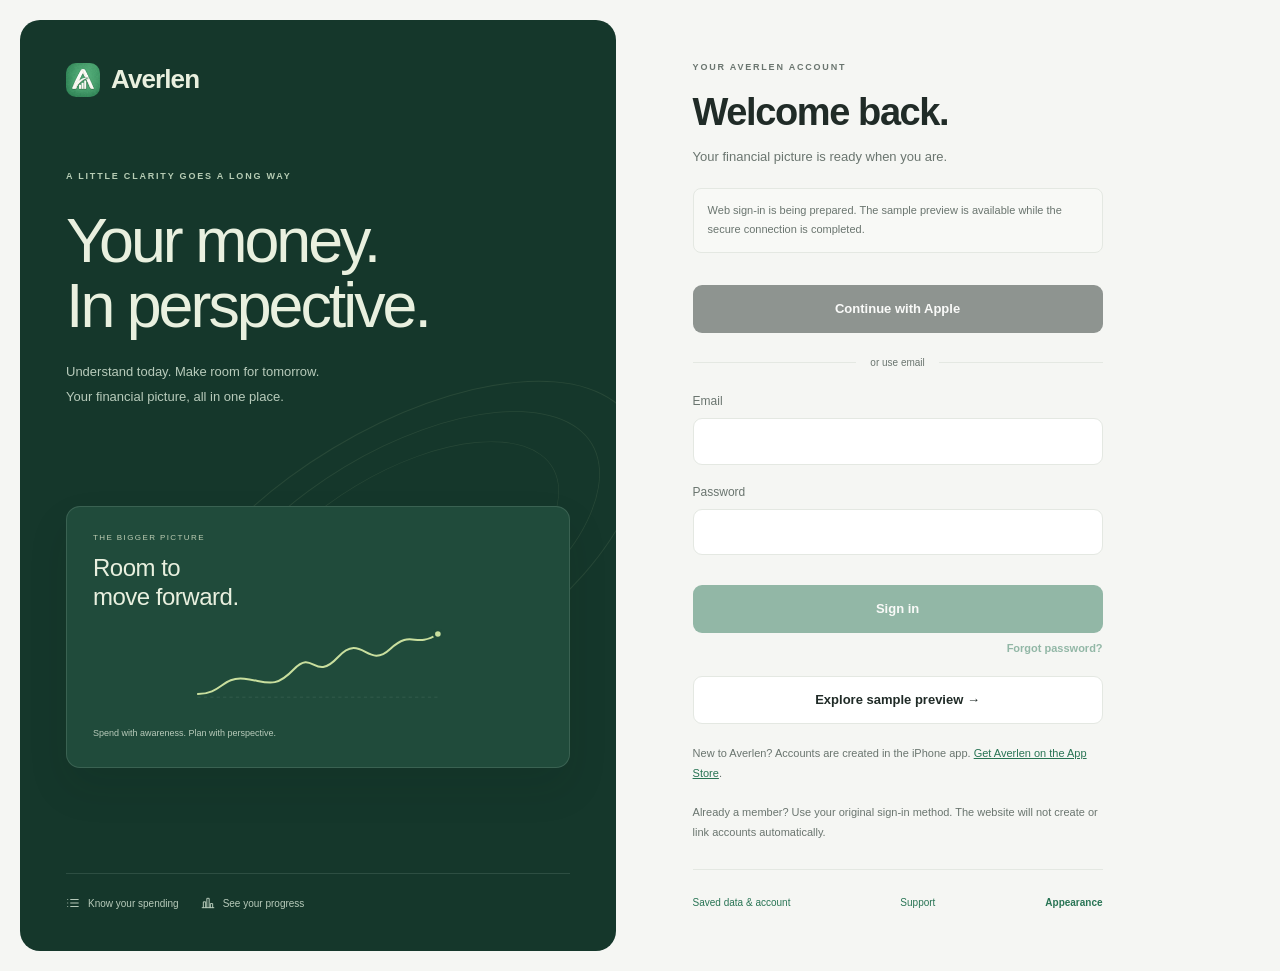
==== commit 2856e259: "Point new visitors to the App Store, make the sample preview agree The web sign-in page now tells pe" ====
--- a/index.html
+++ b/index.html
@@ -10,8 +10,8 @@
   <meta http-equiv="Content-Security-Policy" content="default-src 'self'; script-src 'self' https://www.gstatic.com https://apis.google.com; style-src 'self' 'unsafe-inline'; img-src 'self' data: https://plaid.com https://*.plaid.com; connect-src 'self' https://identitytoolkit.googleapis.com https://securetoken.googleapis.com https://candor-plaid-server-production.up.railway.app https://www.gstatic.com; frame-src https://auth.averlen.app; object-src 'none'; base-uri 'none'; form-action 'none'">
   <title>Averlen · Sign in</title>
   <link rel="icon" href="averlen-logo.png">
-  <link rel="stylesheet" href="./preview/styles.css?v=7ef569bb60">
-  <script type="module" src="./app/bootstrap.js?v=7ef569bb60"></script>
+  <link rel="stylesheet" href="./preview/styles.css?v=cd9eb5acff">
+  <script type="module" src="./app/bootstrap.js?v=cd9eb5acff"></script>
 </head>
 <body>
   <a class="skip" href="#main">Skip to content</a>
--- a/preview/styles.css
+++ b/preview/styles.css
@@ -109,8 +109,8 @@
 .right { text-align: right; }
 
 /* Home: one primary financial story, with supporting detail beside it. */
-.home-layout { display: grid; grid-template-columns: minmax(0,1.65fr) minmax(0,1fr); gap: var(--gap); grid-template-areas: 'overview categories' 'attention categories' 'recent recent'; align-items: start; }
-.home-layout.no-attention { grid-template-areas: 'overview categories' 'recent recent'; }
+.home-layout { display: grid; grid-template-columns: minmax(0,1.65fr) minmax(0,1fr); gap: var(--gap); grid-template-areas: 'overview categories' 'attention categories' 'comingup categories' 'subs categories' 'recent recent'; align-items: start; }
+.home-layout.no-attention { grid-template-areas: 'overview categories' 'comingup categories' 'subs categories' 'recent recent'; }
 .compact-breakdown .home-categories { align-self: start; }
 .home-overview { grid-area: overview; padding: 30px 32px 24px; }
 .overview-heading { display: flex; align-items: center; justify-content: space-between; gap: 12px; }
@@ -153,6 +153,58 @@
 .card-link span { font-size: 18px; }
 .attention { width: 100%; text-align: left; background: var(--amber-wash); border: 1px solid color-mix(in srgb,var(--amber) 16%,var(--line)); border-radius: var(--radius); padding: 20px 24px; display: grid; grid-template-columns: 40px minmax(0,1fr) auto; gap: 16px; align-items: center; }
 .home-attention { grid-area: attention; }
+/* Coming up (MoneyAheadViews on iOS) */
+.home-coming-up { grid-area: comingup; width: 100%; text-align: left; color: var(--text); font: inherit; display: flex; flex-direction: column; gap: 14px; cursor: pointer; }
+.home-coming-up:hover { border-color: var(--green); }
+.coming-up-heading { display: flex; justify-content: space-between; align-items: baseline; gap: 12px; }
+.coming-up-heading strong { display: block; font-size: 15px; font-weight: 600; }
+.coming-up-heading small { display: block; color: var(--muted); font-size: 11px; margin-top: 3px; }
+.coming-up-next { font-size: 14px; font-weight: 550; overflow-wrap: anywhere; }
+.coming-up-empty { font-size: 13px; color: var(--muted); }
+.coming-up-totals { display: flex; flex-wrap: wrap; gap: 14px 40px; }
+.coming-up-figure { font-size: 16px; font-weight: 600; margin-top: 5px; font-variant-numeric: tabular-nums; }
+.coming-up-figure.quiet { font-weight: 400; color: var(--muted); font-size: 14px; }
+.coming-up-review { display: inline-flex; align-items: center; gap: 7px; color: var(--blue); font-size: 12px; font-weight: 550; }
+.coming-up-review svg { width: 15px; height: 15px; }
+.coming-up-tabs { margin-bottom: 18px; width: fit-content; }
+.coming-up-body > * + * { margin-top: 14px; }
+.coming-up-summary, .coming-up-empty-card, .coming-up-change { border: 1px solid var(--line); border-radius: var(--radius-sm); padding: 16px 18px; }
+.coming-up-summary .note, .coming-up-empty-card .note { margin-top: 12px; }
+.coming-up-day .day-header { margin: 0; padding: 4px 2px 8px; font-weight: 600; }
+.coming-up-row { display: grid; grid-template-columns: 34px minmax(0,1fr) auto; align-items: center; gap: 12px; width: 100%; text-align: left; background: none; border: 1px solid var(--line); border-radius: var(--radius-sm); padding: 12px 14px; color: var(--text); font: inherit; margin-bottom: 8px; cursor: pointer; }
+.coming-up-row:hover { border-color: var(--green); }
+.coming-up-row small { display: block; color: var(--muted); font-size: 11px; margin-top: 2px; }
+.coming-up-row .merchant { font-size: 13px; font-weight: 600; overflow-wrap: anywhere; }
+.coming-up-row strong { font-size: 13px; font-variant-numeric: tabular-nums; }
+.coming-up-arrow { width: 34px; height: 34px; border-radius: 50%; display: grid; place-items: center; }
+.coming-up-arrow svg { width: 15px; height: 15px; }
+.coming-up-arrow.in { background: var(--positive-wash); color: var(--green); }
+.coming-up-arrow.out { background: var(--blue-wash); color: var(--blue); }
+.coming-up-change-open { display: block; width: 100%; text-align: left; background: none; border: 0; padding: 0; color: var(--text); font: inherit; cursor: pointer; }
+.coming-up-change-open:hover strong { color: var(--green); }
+.coming-up-change-title { display: block; color: var(--blue); font-size: 11px; font-weight: 600; margin-bottom: 4px; }
+.coming-up-change-open strong { display: block; font-size: 14px; font-weight: 600; overflow-wrap: anywhere; }
+.coming-up-change-open small { display: block; color: var(--muted); font-size: 12px; line-height: 1.6; margin-top: 4px; }
+.muted-button { color: var(--muted); margin-top: 6px; }
+/* Subscriptions (recurringSection on iOS) */
+.home-subscriptions { grid-area: subs; width: 100%; text-align: left; color: var(--text); font: inherit; display: grid; grid-template-columns: 42px minmax(0,1fr) auto; gap: 14px; align-items: start; cursor: pointer; }
+.home-subscriptions:hover { border-color: var(--green); }
+.subscriptions-icon { width: 42px; height: 42px; border-radius: 50%; display: grid; place-items: center; background: var(--positive-wash); color: var(--green); }
+.subscriptions-icon svg { width: 18px; height: 18px; }
+.subscriptions-copy strong { display: block; font-size: 15px; font-weight: 600; }
+.subscriptions-copy small { display: block; color: var(--muted); font-size: 12px; margin-top: 4px; line-height: 1.5; }
+.subscriptions-copy .subscriptions-count { font-weight: 600; }
+.subscriptions-side { display: flex; flex-direction: column; align-items: flex-end; gap: 10px; }
+.subscriptions-side strong { font-size: 15px; font-weight: 600; font-variant-numeric: tabular-nums; white-space: nowrap; }
+.subscriptions-logos { display: flex; align-items: center; }
+.subscriptions-logos .category-icon { width: 28px; height: 28px; margin-left: -8px; border: 2px solid var(--card); border-radius: 50%; }
+.subscriptions-logos .category-icon:first-child { margin-left: 0; }
+.subscriptions-logos .category-icon svg { width: 13px; height: 13px; }
+.subscriptions-logos .chevron { margin-left: 8px; font-size: 18px; }
+.subscriptions-summary { display: flex; justify-content: space-between; align-items: flex-start; gap: 12px; border: 1px solid var(--line); border-radius: var(--radius-sm); padding: 16px 18px; margin-bottom: 14px; }
+.subscriptions-summary small { display: block; color: var(--muted); font-size: 12px; margin-top: 4px; font-weight: 600; }
+.subscriptions-summary strong { font-size: 15px; font-weight: 600; }
+.subscriptions-list .amount { font-size: 13px; font-weight: 600; font-variant-numeric: tabular-nums; }
 .attention .insight-icon { color: var(--amber); background: color-mix(in srgb,var(--amber) 10%,transparent); }
 .attention-label { display: block; color: var(--amber); font-weight: 650; font-size: 10px; letter-spacing: 1px; text-transform: uppercase; margin-bottom: 5px; }
 .attention-copy strong { font-size: 13px; font-weight: 550; display: block; }
@@ -187,6 +239,10 @@
 .bar-button:hover, .bar-button.selected { background: var(--chart); }
 .bars.has-selection .bar-button:not(.selected):not(:hover) { opacity: .6; }
 .bar-month { font-size: 10px; color: var(--muted); line-height: 13px; }
+.trend-line { position: absolute; inset: 0; width: 100%; height: 100%; pointer-events: none; z-index: 2; overflow: visible; }
+.trend-line path { fill: none; stroke: color-mix(in srgb,var(--text) 75%,transparent); stroke-width: 2; stroke-linecap: round; stroke-linejoin: round; }
+.trend-line circle { fill: color-mix(in srgb,var(--text) 75%,transparent); }
+.chart-legend .swatch.trend { border-top: 2px solid color-mix(in srgb,var(--text) 75%,transparent); border-radius: 2px; }
 .typical-rule { position: absolute; left: 0; right: 0; bottom: calc(23px + var(--plot) * var(--t)); border-top: 1px dashed var(--muted); pointer-events: none; z-index: 1; opacity: .6; }
 .legend { font-size: 11px; color: var(--muted); margin: 22px 0 0; line-height: 1.7; }
 .change-row { width: 100%; display: grid; grid-template-columns: 34px minmax(0,1fr) auto; align-items: center; gap: 12px; background: none; border: 0; border-bottom: 1px solid var(--line); padding: 18px 0; color: var(--text); text-align: left; }
@@ -457,8 +513,8 @@
   .auth-story h2 { letter-spacing: -2px; }
 }
 @media(max-width:1000px) {
-  .home-layout { grid-template-columns: minmax(0,1fr); grid-template-areas: 'overview' 'attention' 'categories' 'recent'; }
-  .home-layout.no-attention { grid-template-areas: 'overview' 'categories' 'recent'; }
+  .home-layout { grid-template-columns: minmax(0,1fr); grid-template-areas: 'overview' 'attention' 'comingup' 'subs' 'categories' 'recent'; }
+  .home-layout.no-attention { grid-template-areas: 'overview' 'comingup' 'subs' 'categories' 'recent'; }
   .grid, .wealth-layout, .settings-columns { grid-template-columns: minmax(0,1fr); }
   .home-categories .category-row { padding: 15px 0; }
   .home-recent .section-heading { margin-bottom: 16px; }
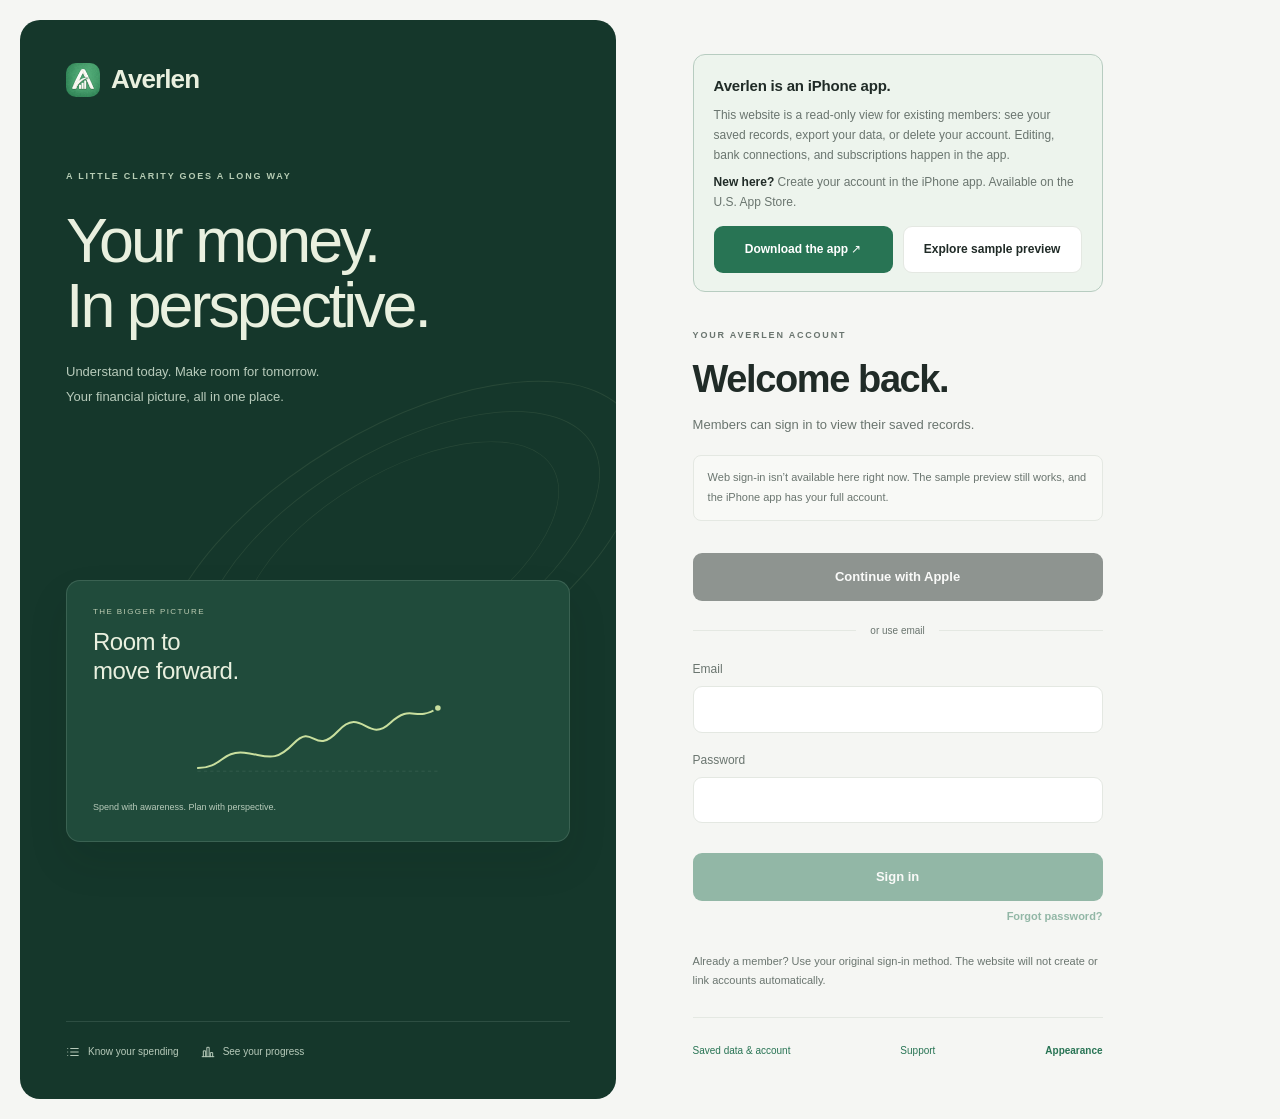
==== commit c86b628c: "Tell new visitors the website is read-only and accounts start in the iPhone app A notice at the top " ====
--- a/index.html
+++ b/index.html
@@ -10,8 +10,8 @@
   <meta http-equiv="Content-Security-Policy" content="default-src 'self'; script-src 'self' https://www.gstatic.com https://apis.google.com; style-src 'self' 'unsafe-inline'; img-src 'self' data: https://plaid.com https://*.plaid.com; connect-src 'self' https://identitytoolkit.googleapis.com https://securetoken.googleapis.com https://candor-plaid-server-production.up.railway.app https://www.gstatic.com; frame-src https://auth.averlen.app; object-src 'none'; base-uri 'none'; form-action 'none'">
   <title>Averlen · Sign in</title>
   <link rel="icon" href="averlen-logo.png">
-  <link rel="stylesheet" href="./preview/styles.css?v=cd9eb5acff">
-  <script type="module" src="./app/bootstrap.js?v=cd9eb5acff"></script>
+  <link rel="stylesheet" href="./preview/styles.css?v=3b1d95276f">
+  <script type="module" src="./app/bootstrap.js?v=3b1d95276f"></script>
 </head>
 <body>
   <a class="skip" href="#main">Skip to content</a>
--- a/preview/styles.css
+++ b/preview/styles.css
@@ -478,6 +478,12 @@
 .auth-links a:hover { text-decoration: underline; }
 .auth-links .text-button { font-size: 10px; }
 .auth-form .note { font-size: 11px; line-height: 1.8; }
+.web-notice { background: var(--wash); border: 1px solid color-mix(in srgb,var(--green) 24%,var(--line)); border-radius: var(--radius-sm); padding: 18px 20px; margin: 0 0 30px; font-size: 12px; line-height: 1.7; }
+.web-notice>strong { display: block; font-size: 15px; letter-spacing: -.2px; margin-bottom: 6px; color: var(--text); }
+.web-notice p { margin: 0 0 6px; color: var(--muted); }
+.web-notice p strong { color: var(--text); }
+.web-notice-actions { display: flex; flex-wrap: wrap; gap: 10px; margin-top: 14px; }
+.web-notice-actions .button { flex: 1 1 170px; min-height: 42px; }
 .auth-form>input:disabled { opacity: .6; cursor: not-allowed; }
 
 /* Responsive rules are kept together so later component rules cannot mask them. */
@@ -656,3 +662,7 @@
 @media(prefers-reduced-motion:reduce) {
   *, *::before, *::after { scroll-behavior: auto !important; transition: none !important; animation: none !important; }
 }
+
+/* Preview banner actions: keep the way back to sign-in beside About on every width. */
+.preview-banner>span.banner-actions { display: flex; align-items: center; gap: 16px; flex-shrink: 0; }
+.preview-banner a.text-button { text-decoration: none; }
